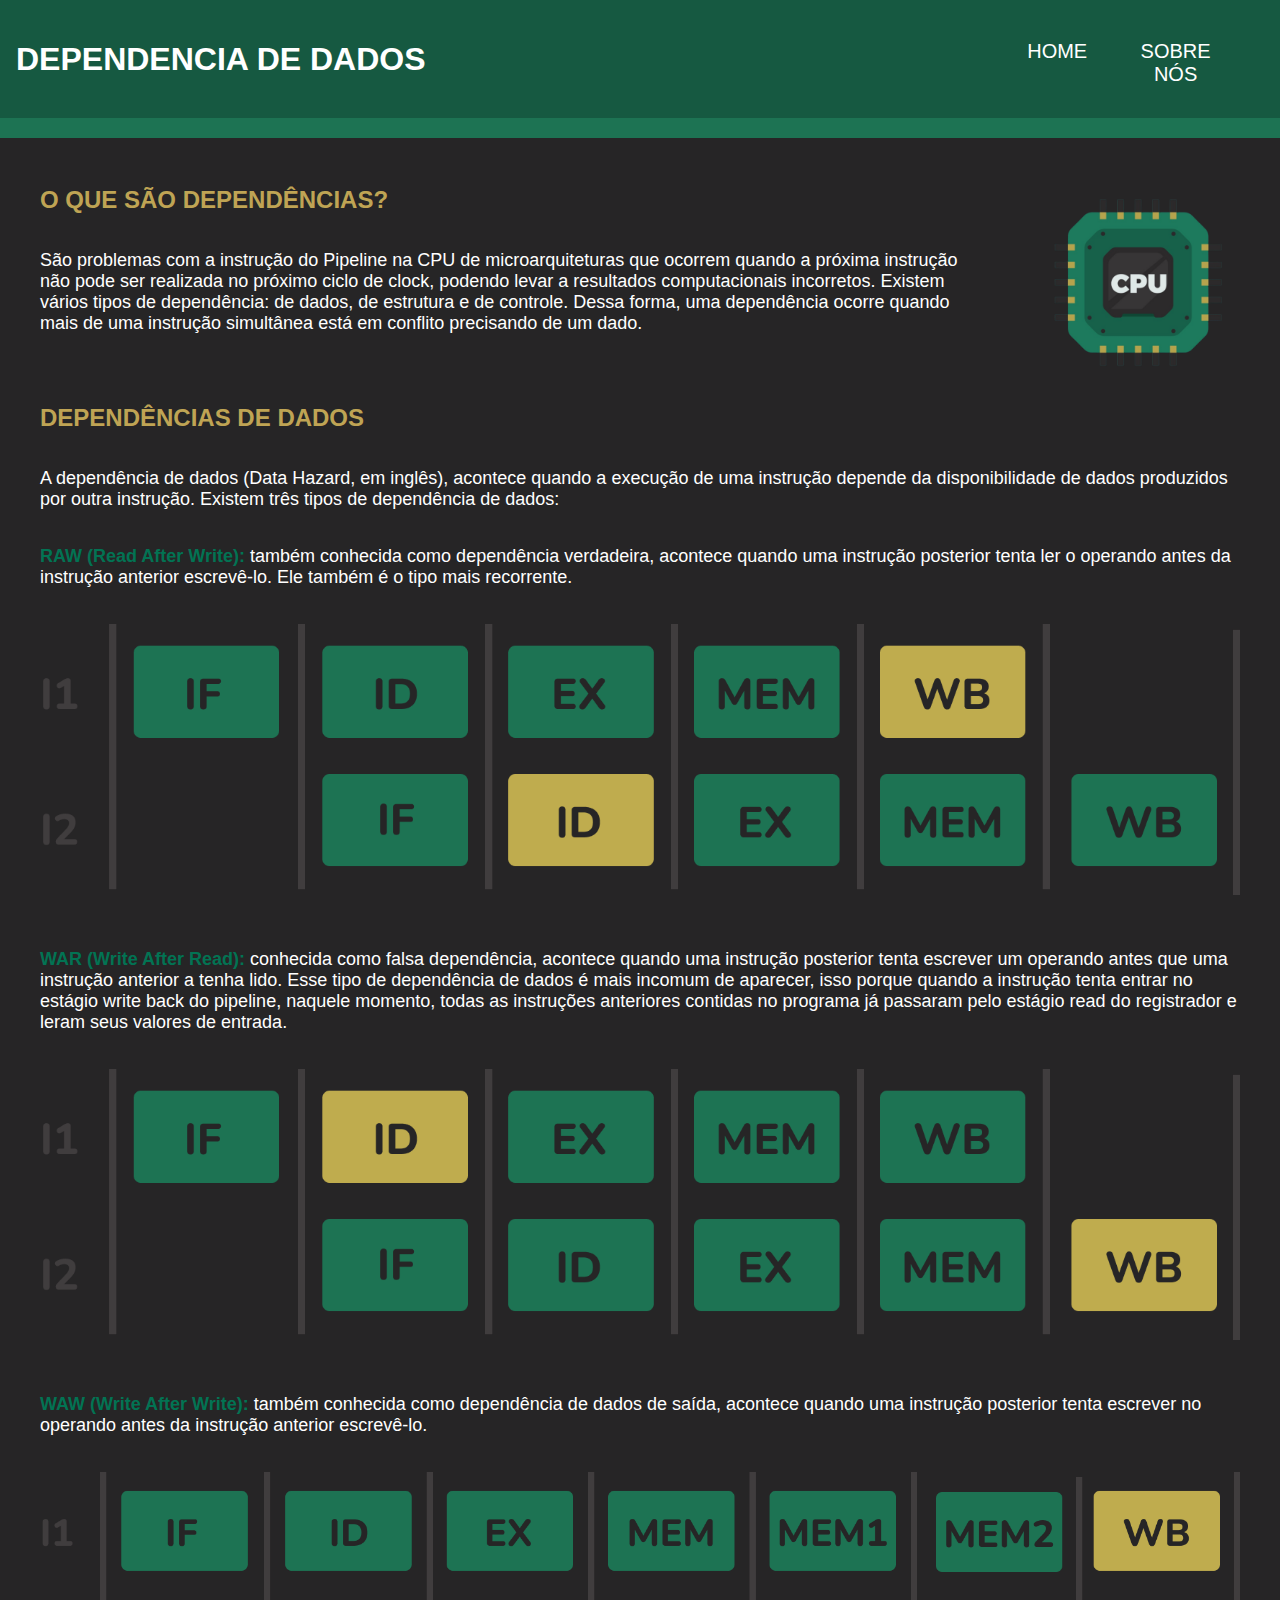
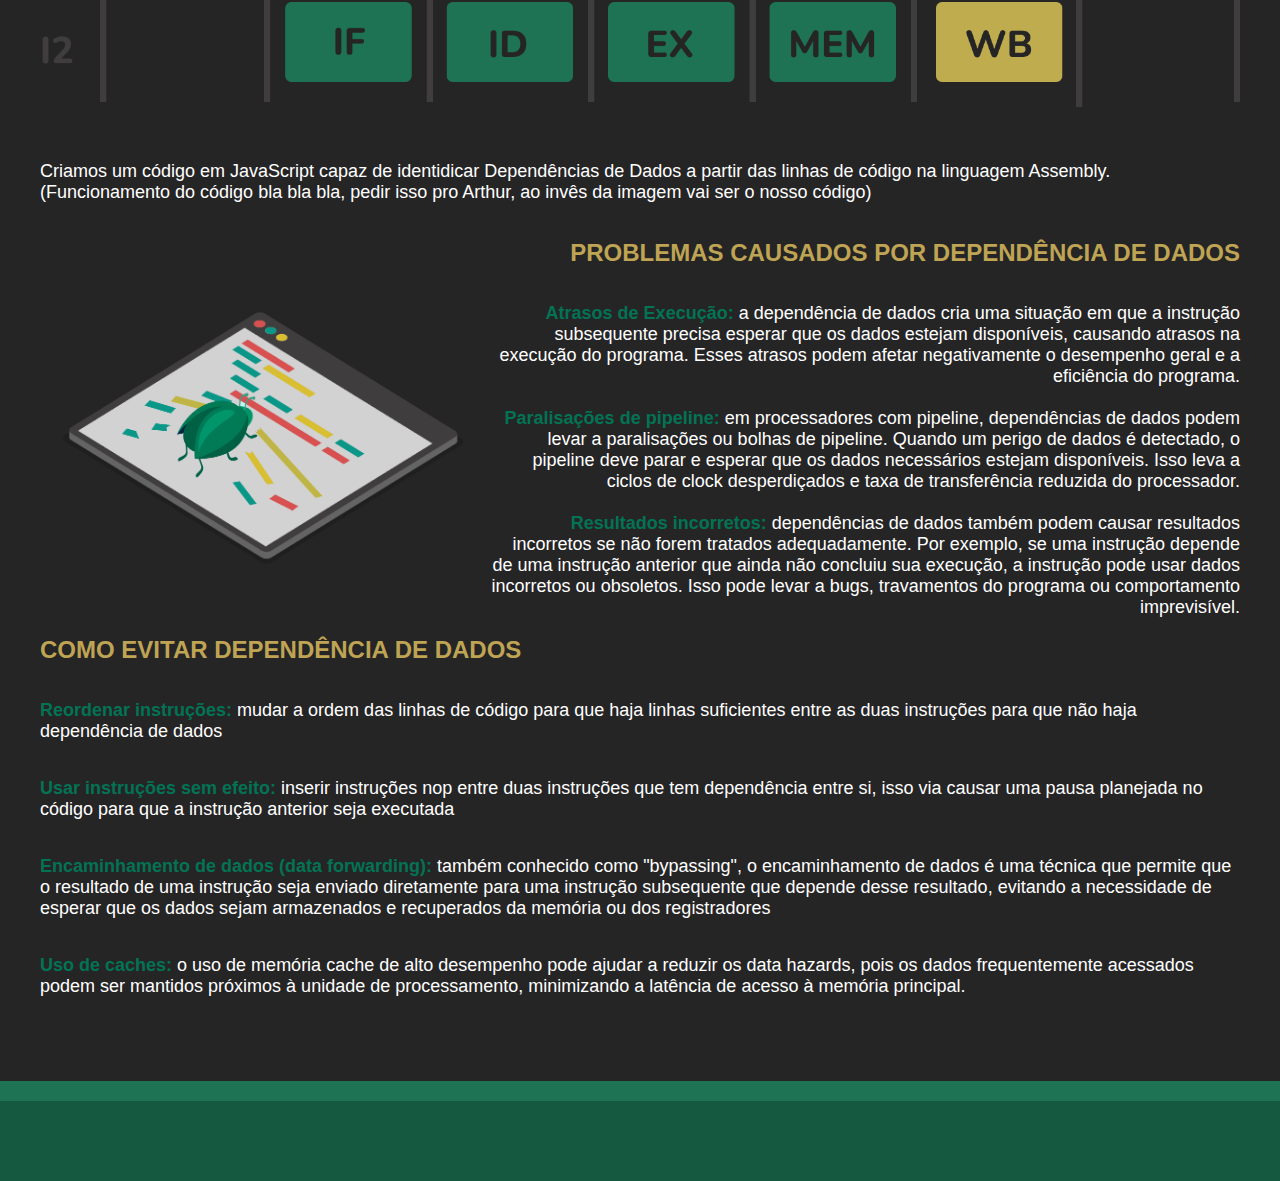
==== index.html @ 24cac4ab "Insert initial html and css" ====
<!DOCTYPE html>
<html lang="pt-br">
<head>
    <meta charset="UTF-8">
    <meta name="viewport" content="width=device-width, initial-scale=1.0">
    <title>Trabalho 2</title>
    <!--Iniciando Css e Js-->
    <link rel="stylesheet" href="css/styles.css">
    <link rel="stylesheet" href="https://cdnjs.cloudflare.com/ajax/libs/font-awesome/6.4.0/css/all.min.css" integrity="sha512-iecdLmaskl7CVkqkXNQ/ZH/XLlvWZOJyj7Yy7tcenmpD1ypASozpmT/E0iPtmFIB46ZmdtAc9eNBvH0H/ZpiBw==" crossorigin="anonymous" referrerpolicy="no-referrer" />
    <script src="js/scripts.js" defer></script>
</head>
<body>
    <header>
        <h1>DEPENDENCIA DE DADOS</h1>
        <div class="btn_area_header">
            <a href='/index.html'><button class="btn_home">HOME</button></a>
            <a href='/about.html'><button class="btn_about">SOBRE NÓS</button></a>
        </div>
    </header>
    <nav>
    </nav>
    <div class="container">
        <div class="text_container">
            <div class="text_area1">
                <div class="title_text">
                    <h2>O QUE SÃO DEPENDÊNCIAS?</h2>
                    <br>
                    <br>
                    <p>
                        São problemas com a instrução do Pipeline na CPU de microarquiteturas que ocorrem quando a próxima instrução não pode ser realizada no próximo ciclo de clock, podendo levar a resultados computacionais incorretos. Existem vários tipos de dependência: de dados, de estrutura e de controle. Dessa forma, uma dependência ocorre quando mais de uma instrução simultânea está em conflito precisando de um dado.
                    </p>
                </div>
                <img src="imgs/image_cpu.png" alt="img_cpu">
            </div>
            <br>
            <div class="text_area2">
                <div class="title_text">
                    <h2>DEPENDÊNCIAS DE DADOS</h2>
                    <br>
                    <br>
                    <p>
                        A dependência de dados (Data Hazard, em inglês), acontece quando a execução de uma instrução depende da disponibilidade de dados produzidos por outra instrução. Existem três tipos de dependência de dados:
                    </p>
                    <br>
                    <br>
                    <p>
                        <strong>RAW (Read After Write):</strong> também conhecida como dependência verdadeira, acontece quando uma instrução posterior tenta ler o operando antes da instrução anterior escrevê-lo. Ele também é o tipo mais recorrente.
                    </p>
                    <br>
                    <br>
                    <img src="imgs/image1.png" alt="img1">
                    <br>
                    <br>
                    <br>
                    <p>
                        <strong>WAR (Write After Read):</strong> conhecida como falsa dependência, acontece quando uma instrução posterior tenta escrever um operando antes que uma instrução anterior a tenha lido. Esse tipo de dependência de dados é mais incomum de aparecer, isso porque quando a instrução tenta entrar no estágio write back do pipeline, naquele momento, todas as instruções anteriores contidas no programa já passaram pelo estágio read do registrador e leram seus valores de entrada.
                    </p>
                    <br>
                    <br>
                    <img src="imgs/image2.png" alt="img2">
                    <br>
                    <br>
                    <br>
                    <p>
                        <strong>WAW (Write After Write):</strong> também conhecida como dependência de dados de saída, acontece quando uma instrução posterior tenta escrever no operando antes da instrução anterior escrevê-lo.
                    </p>
                    <br>
                    <br>
                    <img src="imgs/image3.png" alt="img3">
                    <br>
                    <br>
                    <br>
                    <p>
                        Criamos um código em JavaScript capaz de identidicar Dependências de Dados a partir das linhas de código na linguagem Assembly. (Funcionamento do código bla bla bla, pedir isso pro Arthur, ao invês da imagem vai ser o nosso código)
                    </p>
                </div>
            </div>
            <br>
            <div id="code">

            </div>
            <br>
            <div class="text_area3">
                <img src="imgs/image_tablet.png" alt="img_cpu">
                <div class="title_text">
                    <h2>PROBLEMAS CAUSADOS POR DEPENDÊNCIA DE DADOS</h2>
                    <br>
                    <br>
                    <p>
                        <strong>Atrasos de Execução:</strong> a dependência de dados cria uma situação em que a instrução subsequente precisa esperar que os dados estejam disponíveis, causando atrasos na execução do programa. Esses atrasos podem afetar negativamente o desempenho geral e a eficiência do programa.
                        <br>
                        <br>
                        <strong>Paralisações de pipeline:</strong> em processadores com pipeline, dependências de dados podem levar a paralisações ou bolhas de pipeline. Quando um perigo de dados é detectado, o pipeline deve parar e esperar que os dados necessários estejam disponíveis. Isso leva a ciclos de clock desperdiçados e taxa de transferência reduzida do processador.
                        <br>
                        <br>
                        <strong>Resultados incorretos:</strong> dependências de dados também podem causar resultados incorretos se não forem tratados adequadamente. Por exemplo, se uma instrução depende de uma instrução anterior que ainda não concluiu sua execução, a instrução pode usar dados incorretos ou obsoletos. Isso pode levar a bugs, travamentos do programa ou comportamento imprevisível.
                    </p>
                </div>
            </div>
            <br>
            <div class="text_area4">
                <div class="title_text">
                    <h2>COMO EVITAR DEPENDÊNCIA DE DADOS</h2>
                    <br>
                    <br>
                    <p>
                        <strong>Reordenar instruções:</strong> mudar a ordem das linhas de código para que haja linhas suficientes entre as duas instruções para que não haja dependência de dados
                    </p>
                    <br>
                    <br>
                    <p>
                        <strong>Usar instruções sem efeito:</strong> inserir instruções nop entre duas instruções que tem dependência entre si, isso via causar uma pausa planejada no código para que a instrução anterior seja executada
                    </p>
                    <br>
                    <br>
                    <p>
                        <strong>Encaminhamento de dados (data forwarding):</strong> também conhecido como "bypassing", o encaminhamento de dados é uma técnica que permite que o resultado de uma instrução seja enviado diretamente para uma instrução subsequente que depende desse resultado, evitando a necessidade de esperar que os dados sejam armazenados e recuperados da memória ou dos registradores
                    </p>
                    <br>
                    <br>
                    <p>
                        <strong>Uso de caches:</strong> o uso de memória cache de alto desempenho pode ajudar a reduzir os data hazards, pois os dados frequentemente acessados ​​podem ser mantidos próximos à unidade de processamento, minimizando a latência de acesso à memória principal.
                    </p>
                    <br>
                    <br>
                </div>
            </div>
        </div>
    </div>
    <nav>
    </nav>
    <footer>
    </footer>
</body>
</html>
---- css/styles.css ----
* {
    font-family: Arial;
    color: white;
    margin: 0px;
    padding: 0px;
}

body {
    background-color: #262526;
}

header {
    background: #165941;
    display: flex;
    flex-direction:row;
    min-height: 80px;
    height: auto;
}

header h1 {
    display: flex;
    align-items: center;
    color: white;
    padding: 1rem;
    width: 80%;
}

h2 {
    color: #BFA454;
}

strong {
    color: #027353;
}

p {
    font-size: 18px;
}

.btn_area_header {
    padding: 2rem;
    width: 20%;
    display: flex;
    flex-direction: row;
}

button {
    border: none;
    background-color: inherit;
    padding-left: 1rem;
    padding-right: 1rem;
    padding-top: 0.5rem;
    font-size: 20px;
    cursor: pointer;
}

button:hover {
    background: #1D7353;
}

.btn_home, .btn_about {
    margin-right: 1rem;
}

nav {
    background: #1D7353;
    min-height: 20px;
}

footer {
    min-height: 80px;
    background: #165941;
}

.container {
    margin: 1rem auto;
    max-width: 1200px;
    padding: 2rem;
}

/* .container img {
    max-width: 1000px;
    max-height: 500px;
} */

/* index */

.title_text {
    display: flex;
    flex-direction: column;
}

.text_area1 {
    display: flex;
    flex-direction: row;
}

.text_area1 p {
    width: 95%;
}

.text_area1 img {
    max-width: 200px;
    max-height: 200px;
    width: auto;
    height: auto;
}

.text_area3 {
    display: flex;
    flex-direction: flex-start;
}

.text_area3 h2 {
    text-align: end;
}

.text_area3 p {
    text-align: end;
    width: 100%;
}

.text_area3 img {
    max-width: 450px;
    max-height: 450px;
    width: auto;
    height: auto;
}

/* about */

.imgs_integrantes {
    display: flex;
    flex-direction: row;
    justify-content: space-around;
}

.integrante {
    display: flex;
    flex-direction: column;
    align-items: center;
    width: 400px;
}

.integrante p{
    font-size: 24px;
}

.background_img {
    background-image: url("/imgs/image_cpu.png");
    background-size: contain;
    background-repeat: no-repeat;
    background-position: center center;
    
    width: 300px;
    height: 300px;
    display: flex;
    justify-content: center;
    align-items: center;
}

.background_img img {
    margin-bottom: 0.6rem;
    margin-right: 0.5rem;
    width: 160px;
}
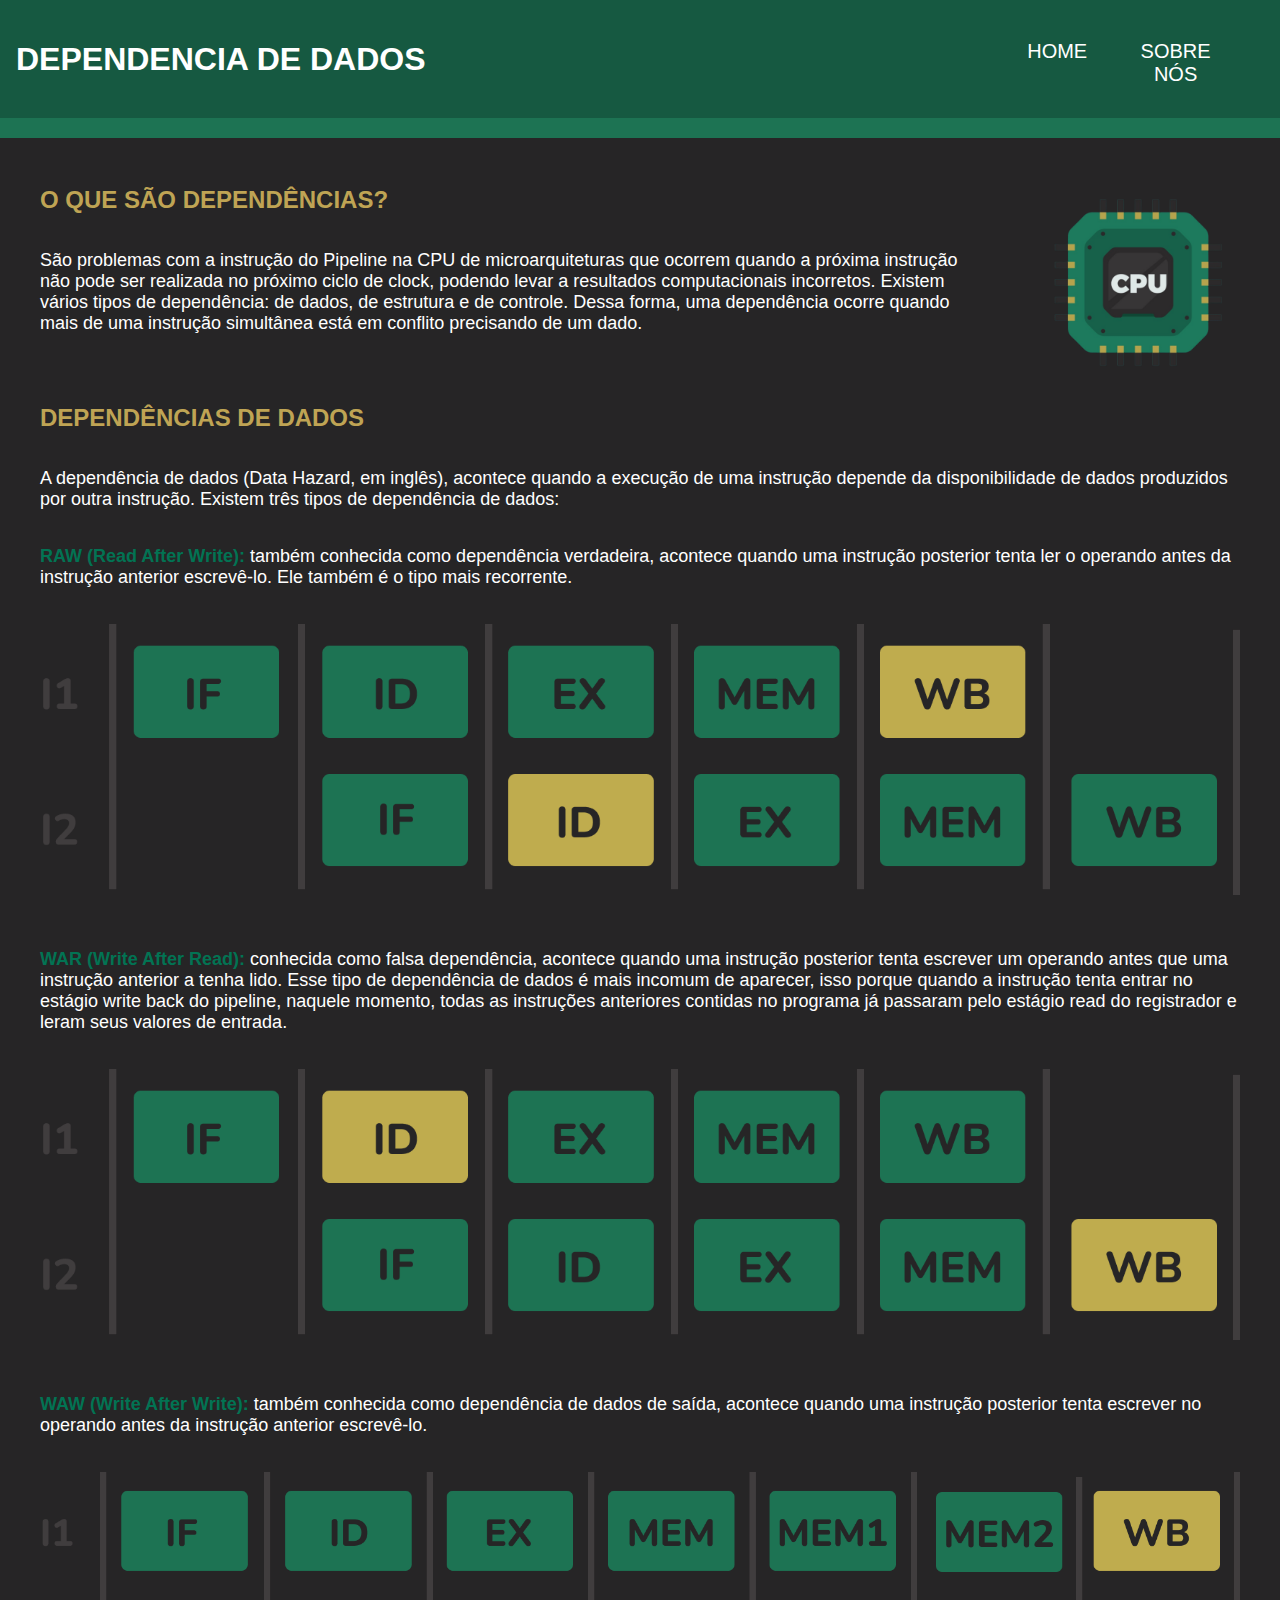
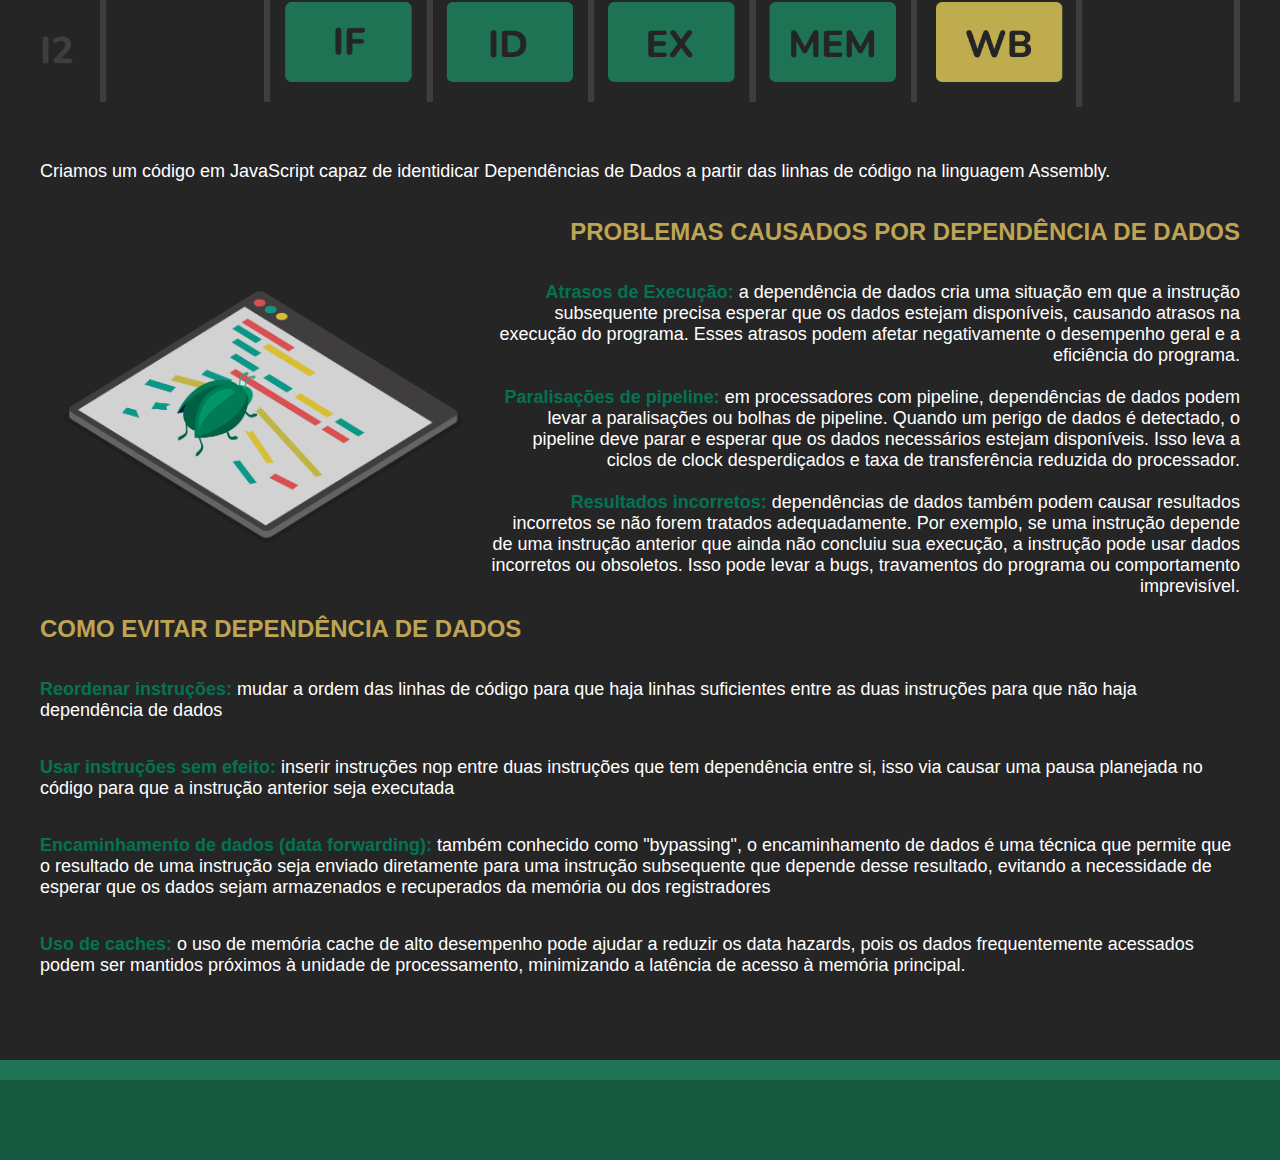
==== commit 685c22dc: "Update more relative urls" ====
--- a/index.html
+++ b/index.html
@@ -1,20 +1,24 @@
 <!DOCTYPE html>
 <html lang="pt-br">
+
 <head>
     <meta charset="UTF-8">
     <meta name="viewport" content="width=device-width, initial-scale=1.0">
     <title>Trabalho 2</title>
     <!--Iniciando Css e Js-->
-    <link rel="stylesheet" href="css/styles.css">
-    <link rel="stylesheet" href="https://cdnjs.cloudflare.com/ajax/libs/font-awesome/6.4.0/css/all.min.css" integrity="sha512-iecdLmaskl7CVkqkXNQ/ZH/XLlvWZOJyj7Yy7tcenmpD1ypASozpmT/E0iPtmFIB46ZmdtAc9eNBvH0H/ZpiBw==" crossorigin="anonymous" referrerpolicy="no-referrer" />
-    <script src="js/scripts.js" defer></script>
+    <link rel="stylesheet" href="./css/styles.css">
+    <link rel="stylesheet" href="https://cdnjs.cloudflare.com/ajax/libs/font-awesome/6.4.0/css/all.min.css"
+        integrity="sha512-iecdLmaskl7CVkqkXNQ/ZH/XLlvWZOJyj7Yy7tcenmpD1ypASozpmT/E0iPtmFIB46ZmdtAc9eNBvH0H/ZpiBw=="
+        crossorigin="anonymous" referrerpolicy="no-referrer" />
+    <script src="./js/scripts.js" defer></script>
 </head>
+
 <body>
     <header>
         <h1>DEPENDENCIA DE DADOS</h1>
         <div class="btn_area_header">
-            <a href='/index.html'><button class="btn_home">HOME</button></a>
-            <a href='/about.html'><button class="btn_about">SOBRE NÓS</button></a>
+            <a href='./index.html'><button class="btn_home">HOME</button></a>
+            <a href='./about.html'><button class="btn_about">SOBRE NÓS</button></a>
         </div>
     </header>
     <nav>
@@ -27,10 +31,14 @@
                     <br>
                     <br>
                     <p>
-                        São problemas com a instrução do Pipeline na CPU de microarquiteturas que ocorrem quando a próxima instrução não pode ser realizada no próximo ciclo de clock, podendo levar a resultados computacionais incorretos. Existem vários tipos de dependência: de dados, de estrutura e de controle. Dessa forma, uma dependência ocorre quando mais de uma instrução simultânea está em conflito precisando de um dado.
+                        São problemas com a instrução do Pipeline na CPU de microarquiteturas que ocorrem quando a
+                        próxima instrução não pode ser realizada no próximo ciclo de clock, podendo levar a resultados
+                        computacionais incorretos. Existem vários tipos de dependência: de dados, de estrutura e de
+                        controle. Dessa forma, uma dependência ocorre quando mais de uma instrução simultânea está em
+                        conflito precisando de um dado.
                     </p>
                 </div>
-                <img src="imgs/image_cpu.png" alt="img_cpu">
+                <img src="./imgs/image_cpu.png" alt="img_cpu">
             </div>
             <br>
             <div class="text_area2">
@@ -39,40 +47,53 @@
                     <br>
                     <br>
                     <p>
-                        A dependência de dados (Data Hazard, em inglês), acontece quando a execução de uma instrução depende da disponibilidade de dados produzidos por outra instrução. Existem três tipos de dependência de dados:
+                        A dependência de dados (Data Hazard, em inglês), acontece quando a execução de uma instrução
+                        depende da disponibilidade de dados produzidos por outra instrução. Existem três tipos de
+                        dependência de dados:
                     </p>
                     <br>
                     <br>
                     <p>
-                        <strong>RAW (Read After Write):</strong> também conhecida como dependência verdadeira, acontece quando uma instrução posterior tenta ler o operando antes da instrução anterior escrevê-lo. Ele também é o tipo mais recorrente.
+                        <strong>RAW (Read After Write):</strong> também conhecida como dependência verdadeira, acontece
+                        quando uma instrução posterior tenta ler o operando antes da instrução anterior escrevê-lo. Ele
+                        também é o tipo mais recorrente.
                     </p>
                     <br>
                     <br>
-                    <img src="imgs/image1.png" alt="img1">
+                    <img src="./imgs/image1.png" alt="img1">
                     <br>
                     <br>
                     <br>
                     <p>
-                        <strong>WAR (Write After Read):</strong> conhecida como falsa dependência, acontece quando uma instrução posterior tenta escrever um operando antes que uma instrução anterior a tenha lido. Esse tipo de dependência de dados é mais incomum de aparecer, isso porque quando a instrução tenta entrar no estágio write back do pipeline, naquele momento, todas as instruções anteriores contidas no programa já passaram pelo estágio read do registrador e leram seus valores de entrada.
+                        <strong>WAR (Write After Read):</strong> conhecida como falsa dependência, acontece quando uma
+                        instrução posterior tenta escrever um operando antes que uma instrução anterior a tenha lido.
+                        Esse tipo de dependência de dados é mais incomum de aparecer, isso porque quando a instrução
+                        tenta entrar no estágio write back do pipeline, naquele momento, todas as instruções anteriores
+                        contidas no programa já passaram pelo estágio read do registrador e leram seus valores de
+                        entrada.
                     </p>
                     <br>
                     <br>
-                    <img src="imgs/image2.png" alt="img2">
+                    <img src="./imgs/image2.png" alt="img2">
                     <br>
                     <br>
                     <br>
                     <p>
-                        <strong>WAW (Write After Write):</strong> também conhecida como dependência de dados de saída, acontece quando uma instrução posterior tenta escrever no operando antes da instrução anterior escrevê-lo.
+                        <strong>WAW (Write After Write):</strong> também conhecida como dependência de dados de saída,
+                        acontece quando uma instrução posterior tenta escrever no operando antes da instrução anterior
+                        escrevê-lo.
                     </p>
                     <br>
                     <br>
-                    <img src="imgs/image3.png" alt="img3">
+                    <img src="./imgs/image3.png" alt="img3">
                     <br>
                     <br>
                     <br>
                     <p>
-                        Criamos um código em JavaScript capaz de identidicar Dependências de Dados a partir das linhas de código na linguagem Assembly. (Funcionamento do código bla bla bla, pedir isso pro Arthur, ao invês da imagem vai ser o nosso código)
+                        Criamos um código em JavaScript capaz de identidicar Dependências de Dados a partir das linhas
+                        de código na linguagem Assembly.
                     </p>
+
                 </div>
             </div>
             <br>
@@ -81,19 +102,28 @@
             </div>
             <br>
             <div class="text_area3">
-                <img src="imgs/image_tablet.png" alt="img_cpu">
+                <img src="./imgs/image_tablet.png" alt="img_cpu">
                 <div class="title_text">
                     <h2>PROBLEMAS CAUSADOS POR DEPENDÊNCIA DE DADOS</h2>
                     <br>
                     <br>
                     <p>
-                        <strong>Atrasos de Execução:</strong> a dependência de dados cria uma situação em que a instrução subsequente precisa esperar que os dados estejam disponíveis, causando atrasos na execução do programa. Esses atrasos podem afetar negativamente o desempenho geral e a eficiência do programa.
+                        <strong>Atrasos de Execução:</strong> a dependência de dados cria uma situação em que a
+                        instrução subsequente precisa esperar que os dados estejam disponíveis, causando atrasos na
+                        execução do programa. Esses atrasos podem afetar negativamente o desempenho geral e a eficiência
+                        do programa.
                         <br>
                         <br>
-                        <strong>Paralisações de pipeline:</strong> em processadores com pipeline, dependências de dados podem levar a paralisações ou bolhas de pipeline. Quando um perigo de dados é detectado, o pipeline deve parar e esperar que os dados necessários estejam disponíveis. Isso leva a ciclos de clock desperdiçados e taxa de transferência reduzida do processador.
+                        <strong>Paralisações de pipeline:</strong> em processadores com pipeline, dependências de dados
+                        podem levar a paralisações ou bolhas de pipeline. Quando um perigo de dados é detectado, o
+                        pipeline deve parar e esperar que os dados necessários estejam disponíveis. Isso leva a ciclos
+                        de clock desperdiçados e taxa de transferência reduzida do processador.
                         <br>
                         <br>
-                        <strong>Resultados incorretos:</strong> dependências de dados também podem causar resultados incorretos se não forem tratados adequadamente. Por exemplo, se uma instrução depende de uma instrução anterior que ainda não concluiu sua execução, a instrução pode usar dados incorretos ou obsoletos. Isso pode levar a bugs, travamentos do programa ou comportamento imprevisível.
+                        <strong>Resultados incorretos:</strong> dependências de dados também podem causar resultados
+                        incorretos se não forem tratados adequadamente. Por exemplo, se uma instrução depende de uma
+                        instrução anterior que ainda não concluiu sua execução, a instrução pode usar dados incorretos
+                        ou obsoletos. Isso pode levar a bugs, travamentos do programa ou comportamento imprevisível.
                     </p>
                 </div>
             </div>
@@ -104,22 +134,30 @@
                     <br>
                     <br>
                     <p>
-                        <strong>Reordenar instruções:</strong> mudar a ordem das linhas de código para que haja linhas suficientes entre as duas instruções para que não haja dependência de dados
+                        <strong>Reordenar instruções:</strong> mudar a ordem das linhas de código para que haja linhas
+                        suficientes entre as duas instruções para que não haja dependência de dados
                     </p>
                     <br>
                     <br>
                     <p>
-                        <strong>Usar instruções sem efeito:</strong> inserir instruções nop entre duas instruções que tem dependência entre si, isso via causar uma pausa planejada no código para que a instrução anterior seja executada
+                        <strong>Usar instruções sem efeito:</strong> inserir instruções nop entre duas instruções que
+                        tem dependência entre si, isso via causar uma pausa planejada no código para que a instrução
+                        anterior seja executada
                     </p>
                     <br>
                     <br>
                     <p>
-                        <strong>Encaminhamento de dados (data forwarding):</strong> também conhecido como "bypassing", o encaminhamento de dados é uma técnica que permite que o resultado de uma instrução seja enviado diretamente para uma instrução subsequente que depende desse resultado, evitando a necessidade de esperar que os dados sejam armazenados e recuperados da memória ou dos registradores
+                        <strong>Encaminhamento de dados (data forwarding):</strong> também conhecido como "bypassing", o
+                        encaminhamento de dados é uma técnica que permite que o resultado de uma instrução seja enviado
+                        diretamente para uma instrução subsequente que depende desse resultado, evitando a necessidade
+                        de esperar que os dados sejam armazenados e recuperados da memória ou dos registradores
                     </p>
                     <br>
                     <br>
                     <p>
-                        <strong>Uso de caches:</strong> o uso de memória cache de alto desempenho pode ajudar a reduzir os data hazards, pois os dados frequentemente acessados ​​podem ser mantidos próximos à unidade de processamento, minimizando a latência de acesso à memória principal.
+                        <strong>Uso de caches:</strong> o uso de memória cache de alto desempenho pode ajudar a reduzir
+                        os data hazards, pois os dados frequentemente acessados ​​podem ser mantidos próximos à unidade
+                        de processamento, minimizando a latência de acesso à memória principal.
                     </p>
                     <br>
                     <br>
@@ -132,4 +170,5 @@
     <footer>
     </footer>
 </body>
+
 </html>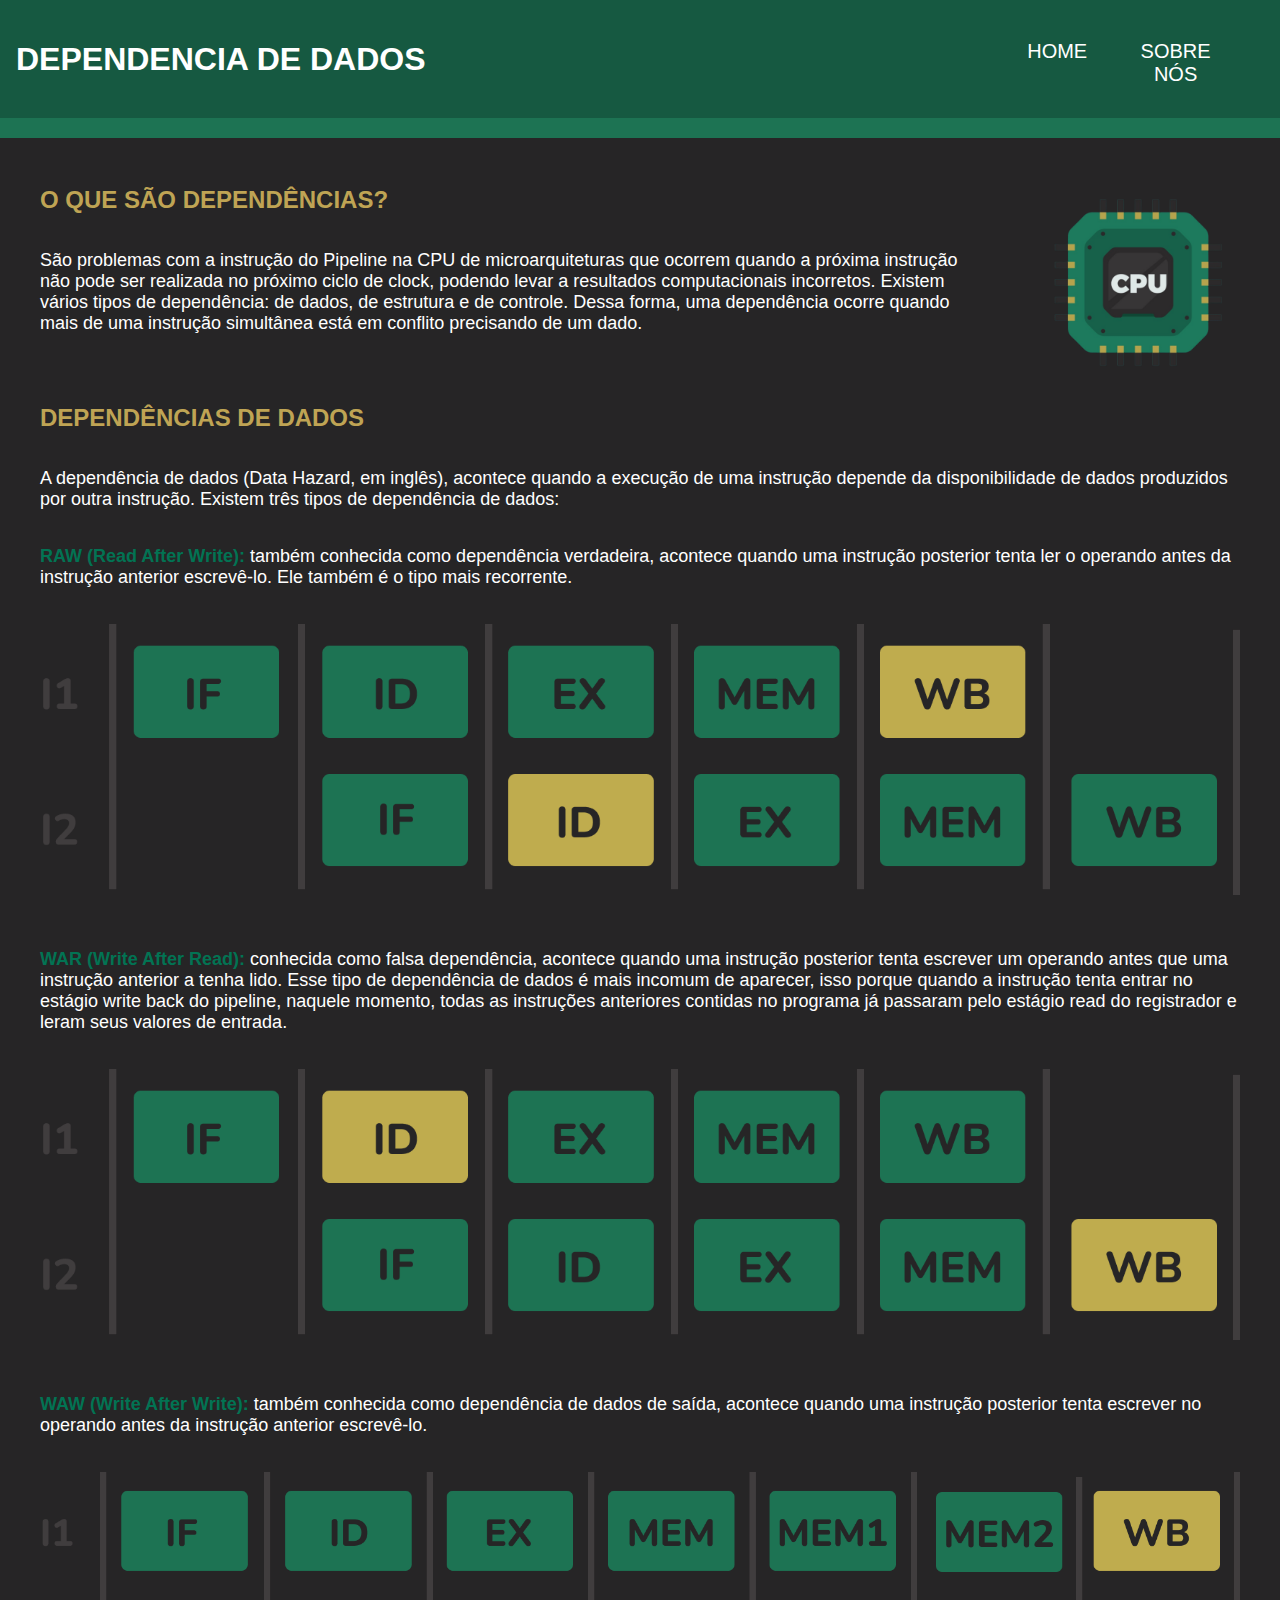
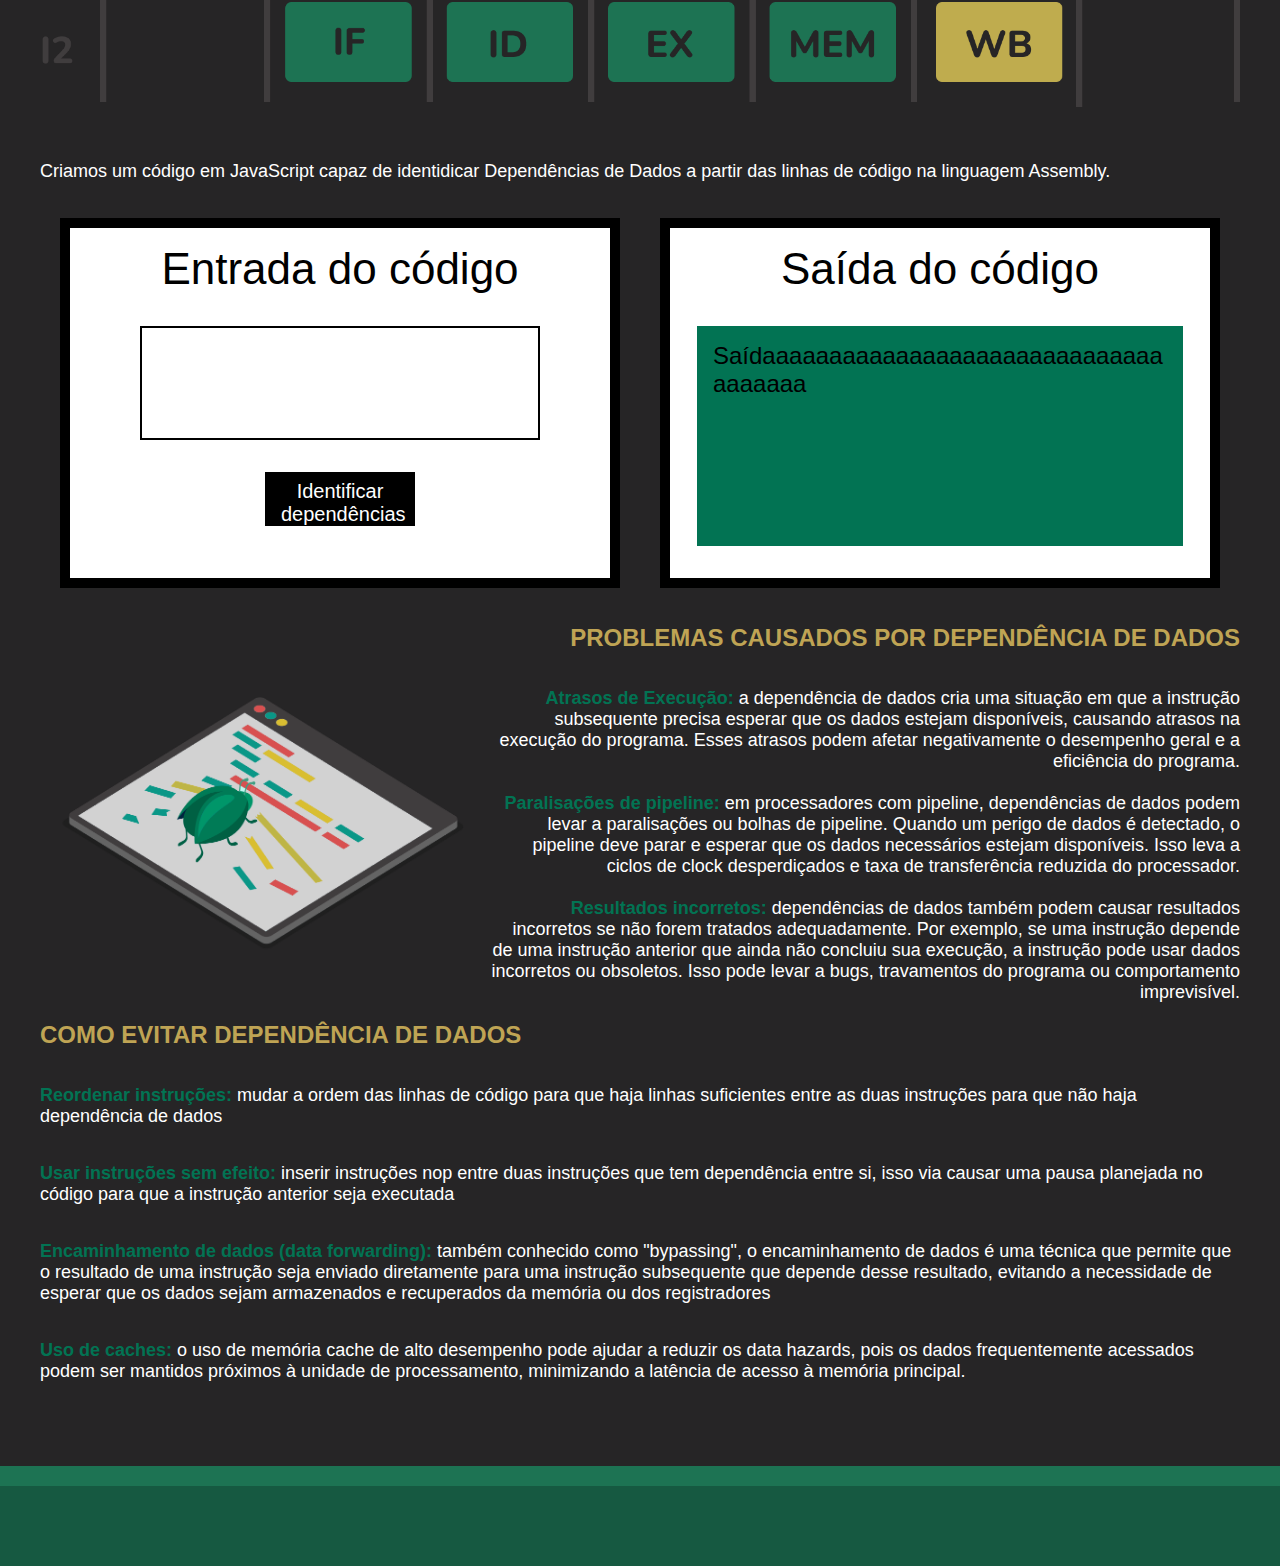
==== commit 961e4c51: "Add text area" ====
--- a/index.html
+++ b/index.html
@@ -10,7 +10,7 @@
     <link rel="stylesheet" href="https://cdnjs.cloudflare.com/ajax/libs/font-awesome/6.4.0/css/all.min.css"
         integrity="sha512-iecdLmaskl7CVkqkXNQ/ZH/XLlvWZOJyj7Yy7tcenmpD1ypASozpmT/E0iPtmFIB46ZmdtAc9eNBvH0H/ZpiBw=="
         crossorigin="anonymous" referrerpolicy="no-referrer" />
-    <script src="./js/scripts.js" defer></script>
+    <script src="./js/script.js" defer></script>
 </head>
 
 <body>
@@ -97,9 +97,25 @@
                 </div>
             </div>
             <br>
-            <div id="code">
-
+            <br>
+            <div id="area_code">
+                <div class="entrada">
+                    <form id="form_entrada">
+                        <p>Entrada do código</p>
+                        <div class="form_input">
+                            <textarea id="box_text" cols="30"></textarea>
+                            <button type="button" onclick="acha_dependencias();">Identificar dependências</button>
+                        </div>
+                    </form>
+                </div>
+                <div class="saida">
+                    <p>Saída do código</p>
+                    <div class="area_saida">
+                        <p>Saídaaaaaaaaaaaaaaaaaaaaaaaaaaaaaaaaaaaaa</p>
+                    </div>
+                </div>
             </div>
+            <br>
             <br>
             <div class="text_area3">
                 <img src="./imgs/image_tablet.png" alt="img_cpu">
--- a/css/styles.css
+++ b/css/styles.css
@@ -12,7 +12,7 @@
 header {
     background: #165941;
     display: flex;
-    flex-direction:row;
+    flex-direction: row;
     min-height: 80px;
     height: auto;
 }
@@ -58,7 +58,8 @@
     background: #1D7353;
 }
 
-.btn_home, .btn_about {
+.btn_home,
+.btn_about {
     margin-right: 1rem;
 }
 
@@ -127,6 +128,91 @@
     height: auto;
 }
 
+#area_code {
+    display: flex;
+    flex-direction: row;
+    justify-content: space-around;
+}
+
+.entrada {
+    height: 350px;
+    width: 45%;
+    border: 10px solid black;
+    background-color: white;
+}
+
+#form_entrada {
+    display: flex;
+    flex-direction: column;
+    align-items: center;
+}
+
+#form_entrada p {
+    margin-top: 1rem;
+    margin-bottom: 2rem;
+    font-size: 44px;
+    color: black;
+}
+
+.form_input {
+    display: flex;
+    flex-direction: column;
+    align-items: center;
+    width: 400px;
+    height: 200px;
+}
+
+.form_input button {
+    text-align: center;
+    margin-top: 2rem;
+    width: 150px;
+    background-color: black;
+}
+
+#box_text {
+    border: 2px solid black;
+    resize: none;
+    box-sizing: border-box;
+    color: black;
+    width: 400px;
+    height: 150px;
+}
+
+.saida {
+    display: flex;
+    flex-direction: column;
+    align-items: center;
+    height: 350px;
+    width: 45%;
+    border: 10px solid black;
+    background-color: white;
+}
+
+.saida p {
+    margin-top: 1rem;
+    margin-bottom: 2rem;
+    font-size: 44px;
+    color: black;
+}
+
+.area_saida {
+    margin-bottom: 2rem;
+    width: 90%;
+    height: 100%;
+    word-wrap: break-word;
+    background-color: #027353;
+    max-height: 250px;
+
+}
+
+.area_saida p {
+    margin: 1rem;
+    font-size: 24px;
+    text-overflow: ellipsis;
+    max-height: 150px;
+
+}
+
 /* about */
 
 .imgs_integrantes {
@@ -142,7 +228,7 @@
     width: 400px;
 }
 
-.integrante p{
+.integrante p {
     font-size: 24px;
 }
 
@@ -151,7 +237,7 @@
     background-size: contain;
     background-repeat: no-repeat;
     background-position: center center;
-    
+
     width: 300px;
     height: 300px;
     display: flex;
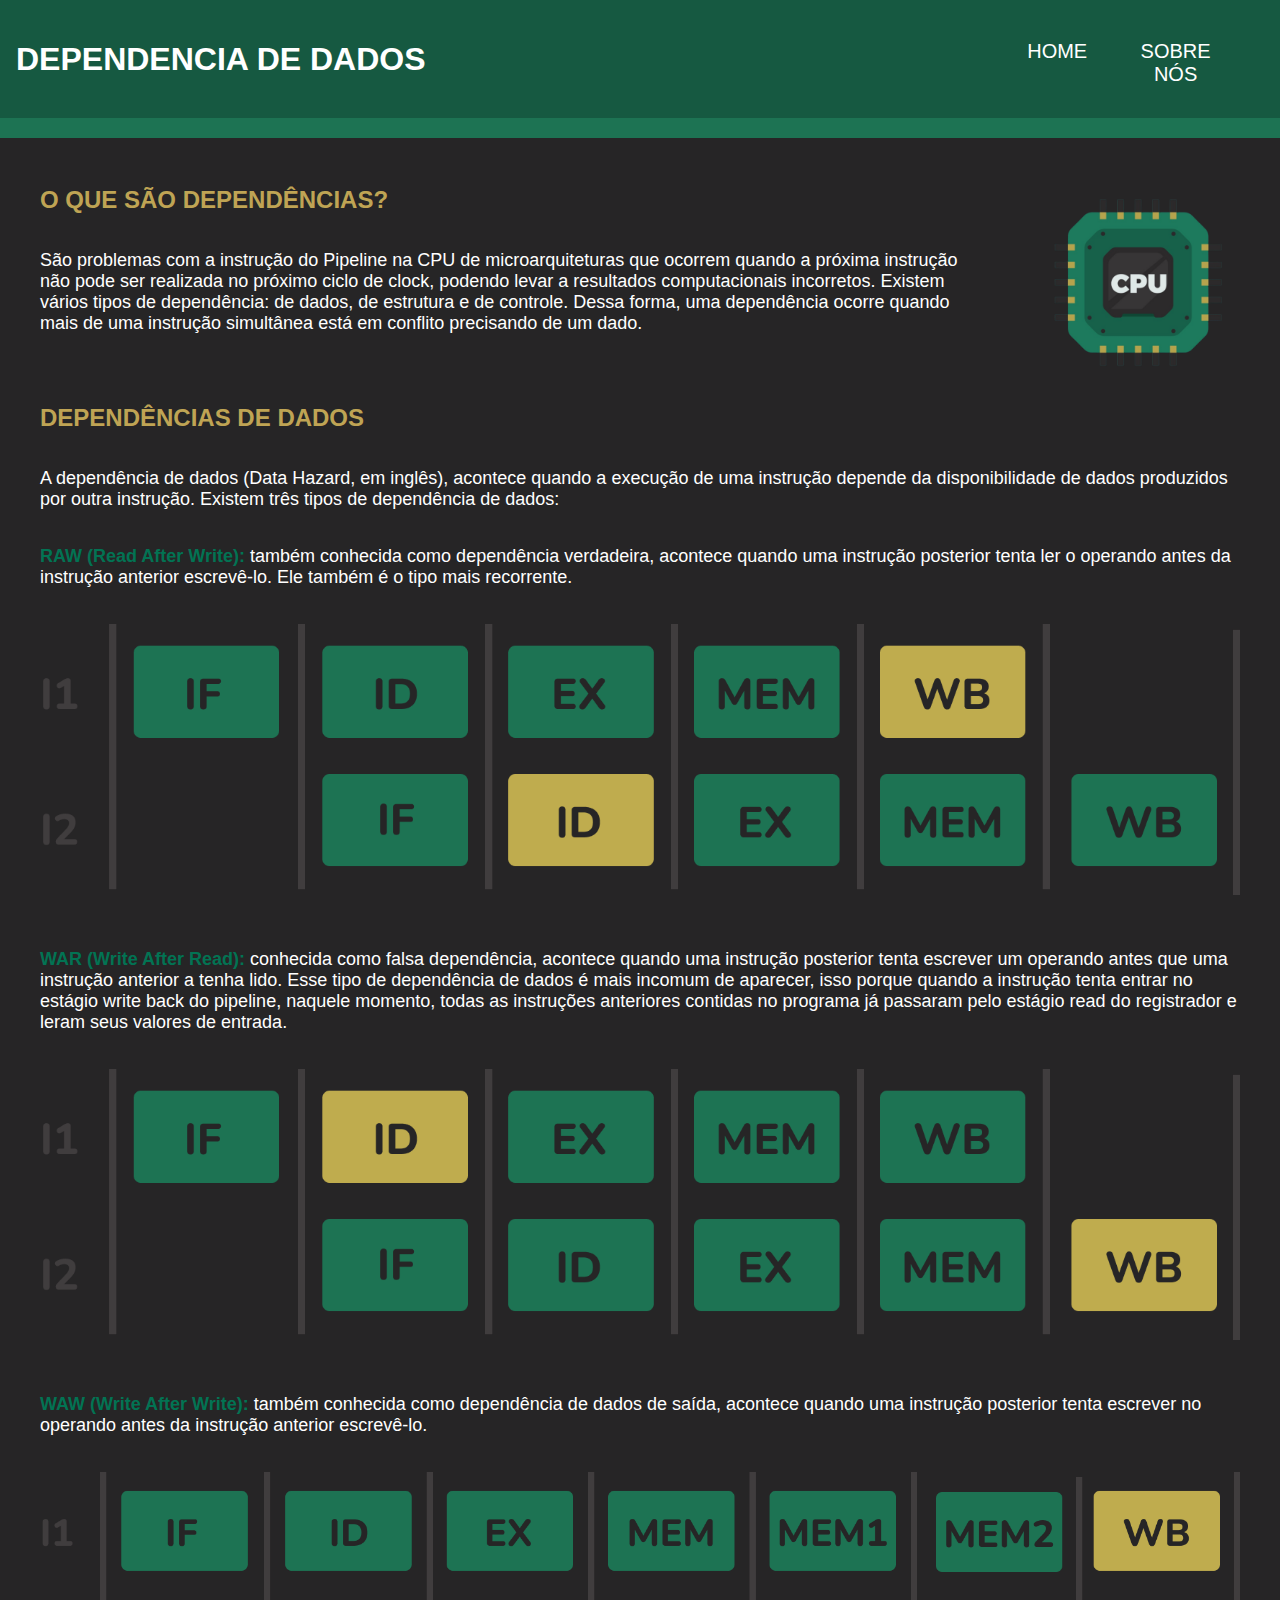
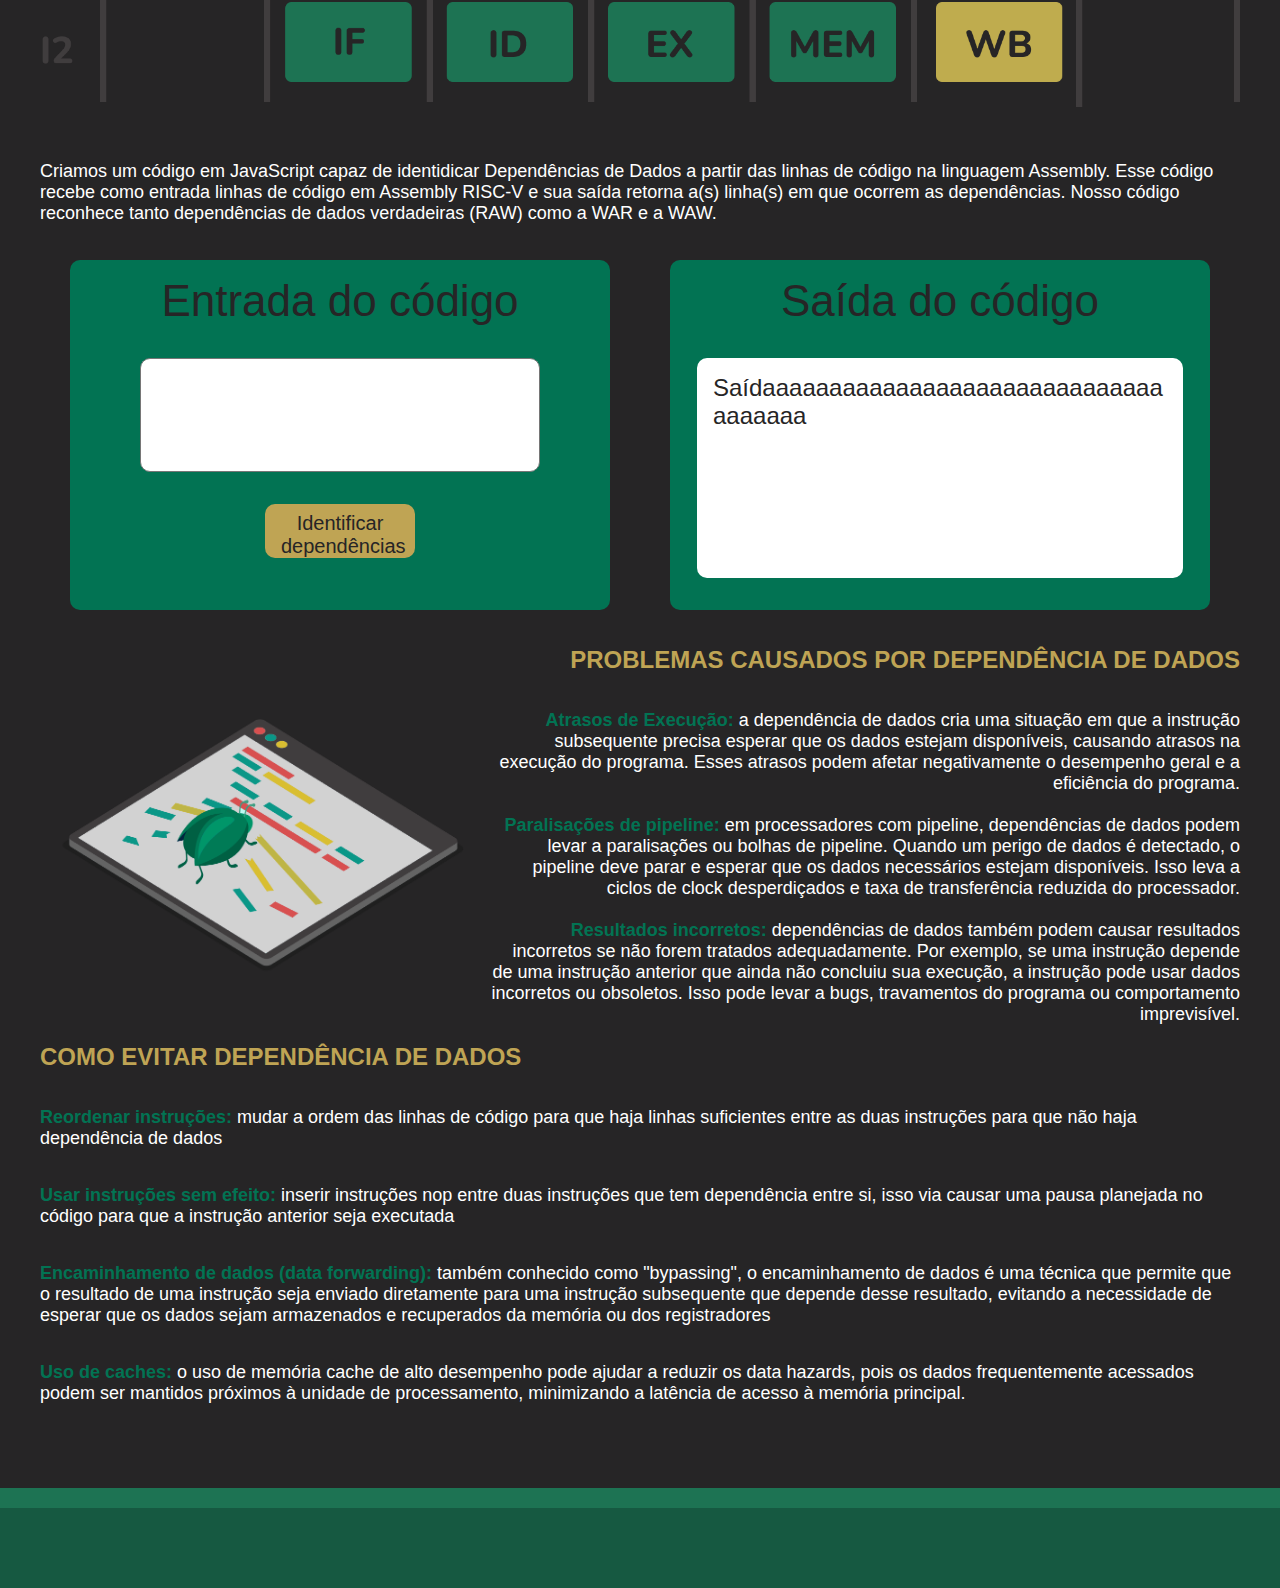
==== commit 7069443c: "texto do código e ajeitadinha no css" ====
--- a/index.html
+++ b/index.html
@@ -91,7 +91,9 @@
                     <br>
                     <p>
                         Criamos um código em JavaScript capaz de identidicar Dependências de Dados a partir das linhas
-                        de código na linguagem Assembly.
+                        de código na linguagem Assembly. Esse código recebe como entrada linhas de código em Assembly
+                        RISC-V e sua saída retorna a(s) linha(s) em que ocorrem as dependências. Nosso código reconhece
+                        tanto dependências de dados verdadeiras (RAW) como a WAR e a WAW. 
                     </p>
 
                 </div>
@@ -104,14 +106,14 @@
                         <p>Entrada do código</p>
                         <div class="form_input">
                             <textarea id="box_text" cols="30"></textarea>
-                            <button type="button" onclick="acha_dependencias();">Identificar dependências</button>
+                            <button type="button" onclick="rodar_codigo();">Identificar dependências</button>
                         </div>
                     </form>
                 </div>
                 <div class="saida">
                     <p>Saída do código</p>
                     <div class="area_saida">
-                        <p>Saídaaaaaaaaaaaaaaaaaaaaaaaaaaaaaaaaaaaaa</p>
+                        <p id="saida">Saídaaaaaaaaaaaaaaaaaaaaaaaaaaaaaaaaaaaaa</p>
                     </div>
                 </div>
             </div>
--- a/css/styles.css
+++ b/css/styles.css
@@ -137,8 +137,8 @@
 .entrada {
     height: 350px;
     width: 45%;
-    border: 10px solid black;
-    background-color: white;
+    background-color: #027353;
+    border-radius: 10px;
 }
 
 #form_entrada {
@@ -151,7 +151,7 @@
     margin-top: 1rem;
     margin-bottom: 2rem;
     font-size: 44px;
-    color: black;
+    color: #262526;
 }
 
 .form_input {
@@ -161,19 +161,26 @@
     width: 400px;
     height: 200px;
 }
+
+.form_input textarea {
+    background-color: white;
+    border-radius: 10px;
+    font-size: 18px;
+  }
 
 .form_input button {
     text-align: center;
     margin-top: 2rem;
     width: 150px;
-    background-color: black;
+    background-color: #BFA454;
+    border-radius: 10px;
+    color: #262526;
 }
 
 #box_text {
-    border: 2px solid black;
     resize: none;
     box-sizing: border-box;
-    color: black;
+    color: #262526;
     width: 400px;
     height: 150px;
 }
@@ -184,15 +191,15 @@
     align-items: center;
     height: 350px;
     width: 45%;
-    border: 10px solid black;
-    background-color: white;
+    background-color: #027353;
+    border-radius: 10px;
 }
 
 .saida p {
     margin-top: 1rem;
     margin-bottom: 2rem;
     font-size: 44px;
-    color: black;
+    color: #262526;
 }
 
 .area_saida {
@@ -200,9 +207,9 @@
     width: 90%;
     height: 100%;
     word-wrap: break-word;
-    background-color: #027353;
+    background-color: white;
     max-height: 250px;
-
+    border-radius: 10px;
 }
 
 .area_saida p {
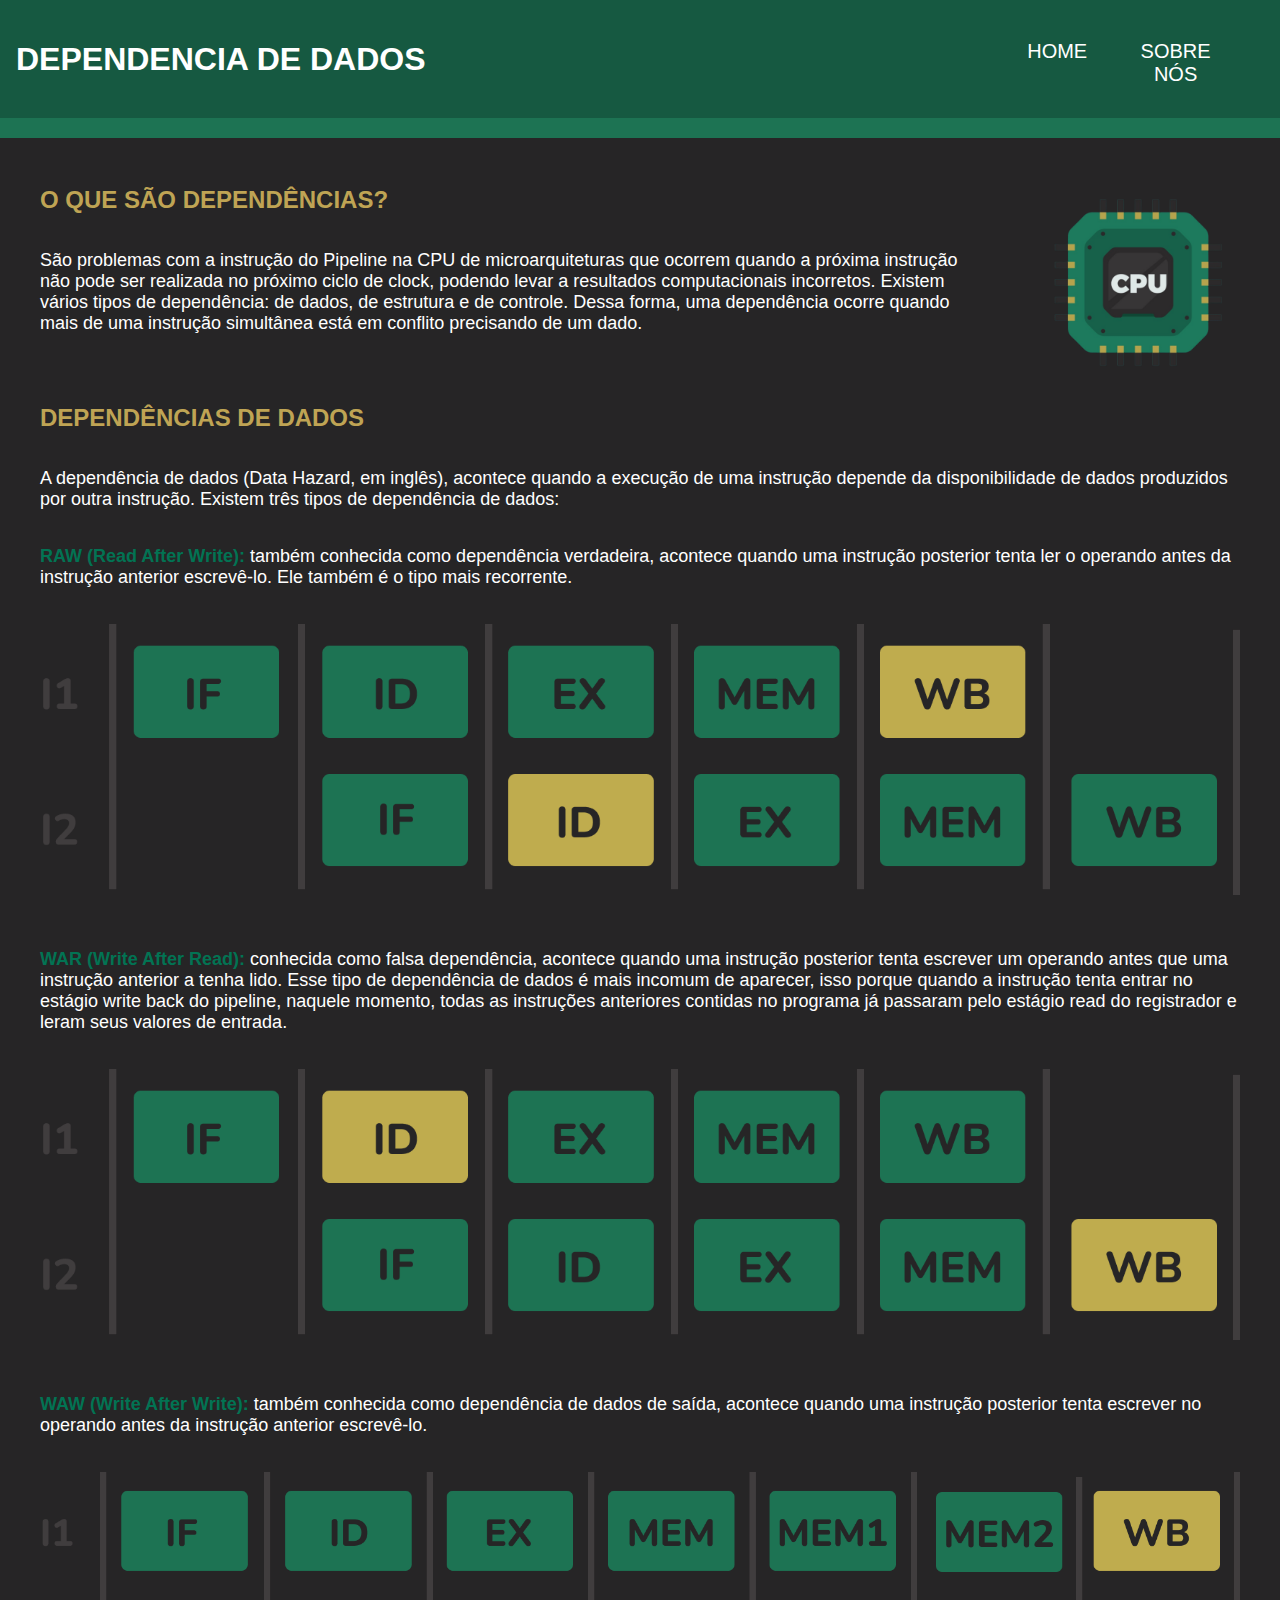
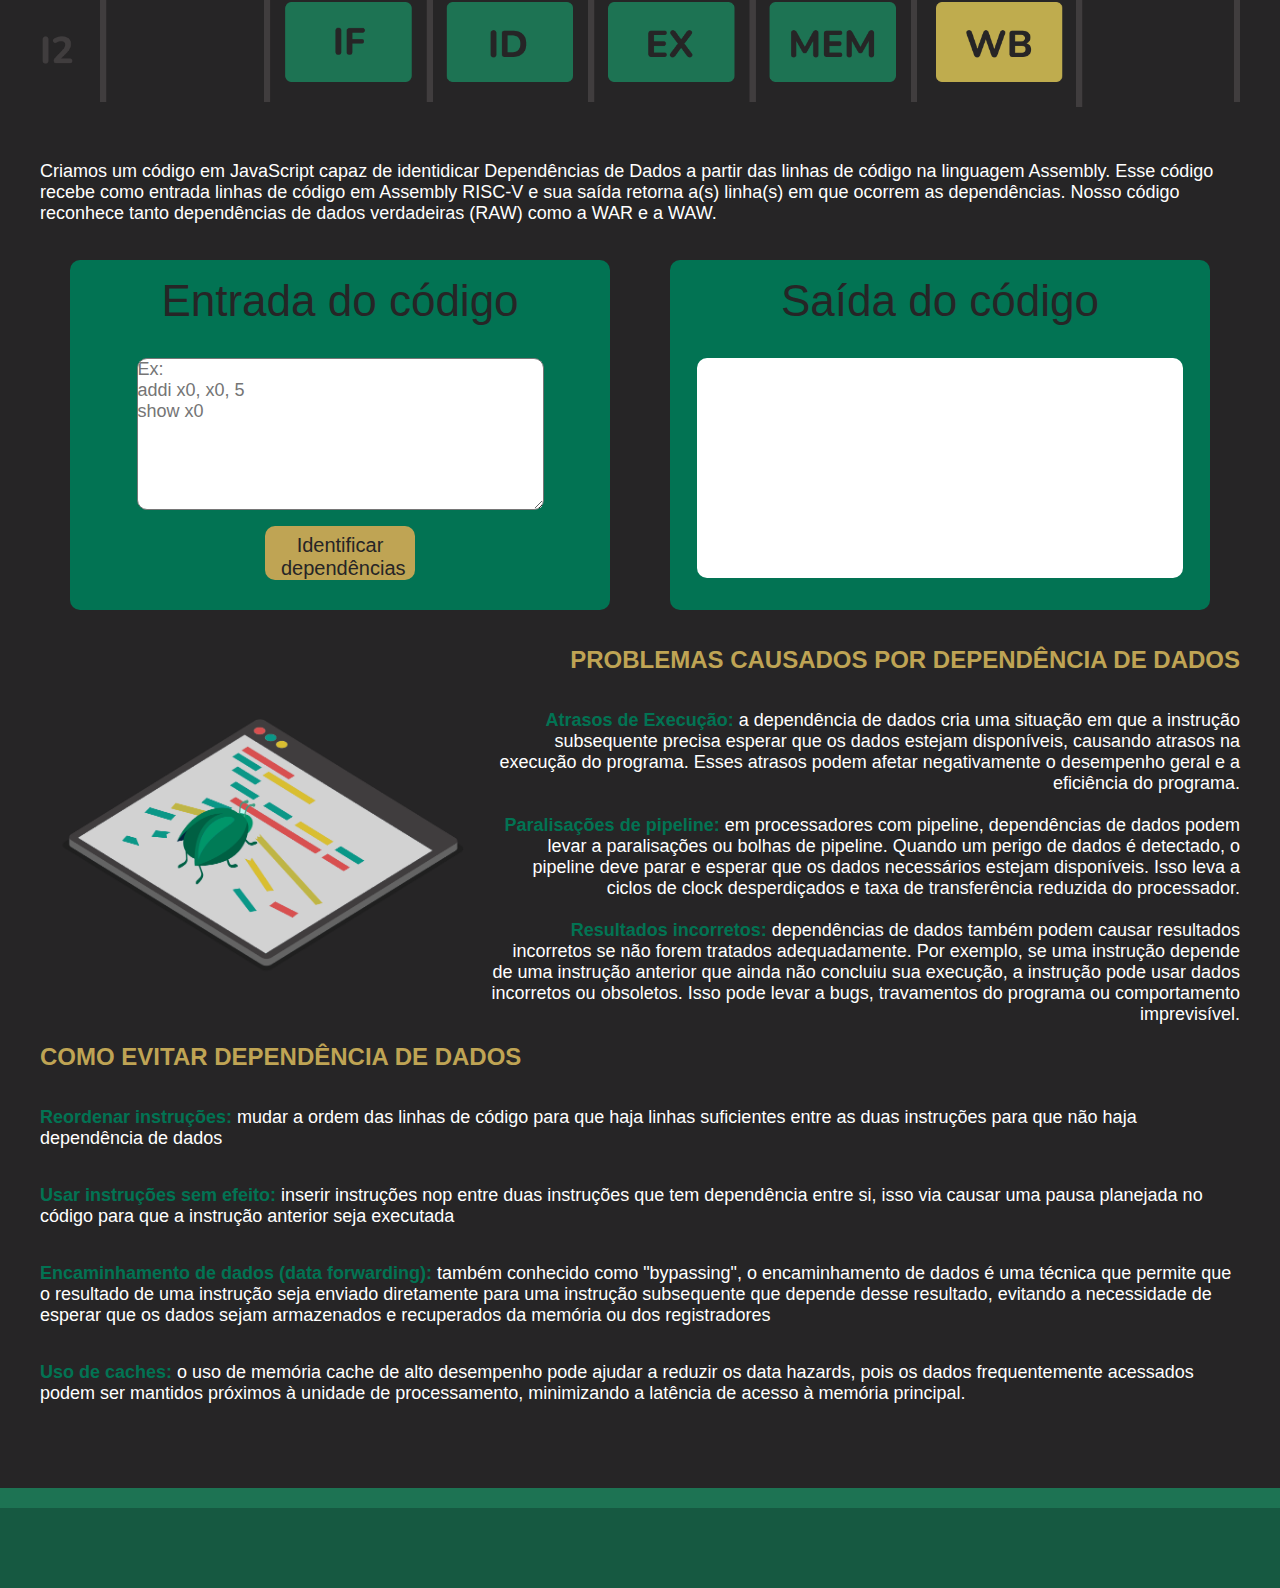
==== commit f73ee023: "foto do miguel + ajeitadinha no css e js" ====
--- a/index.html
+++ b/index.html
@@ -105,7 +105,7 @@
                     <form id="form_entrada">
                         <p>Entrada do código</p>
                         <div class="form_input">
-                            <textarea id="box_text" cols="30"></textarea>
+                            <textarea id="box_text" rows="30" placeholder="Ex:                                                                                              addi x0, x0, 5                                                       show x0"></textarea>
                             <button type="button" onclick="rodar_codigo();">Identificar dependências</button>
                         </div>
                     </form>
@@ -113,7 +113,7 @@
                 <div class="saida">
                     <p>Saída do código</p>
                     <div class="area_saida">
-                        <p id="saida">Saídaaaaaaaaaaaaaaaaaaaaaaaaaaaaaaaaaaaaa</p>
+                        <p id="saida"></p>
                     </div>
                 </div>
             </div>
--- a/css/styles.css
+++ b/css/styles.css
@@ -76,6 +76,7 @@
 .container {
     margin: 1rem auto;
     max-width: 1200px;
+    min-width: 200px;
     padding: 2rem;
 }
 
@@ -158,8 +159,7 @@
     display: flex;
     flex-direction: column;
     align-items: center;
-    width: 400px;
-    height: 200px;
+    width: 75%;
 }
 
 .form_input textarea {
@@ -170,7 +170,7 @@
 
 .form_input button {
     text-align: center;
-    margin-top: 2rem;
+    margin-top: 1rem;
     width: 150px;
     background-color: #BFA454;
     border-radius: 10px;
@@ -178,10 +178,10 @@
 }
 
 #box_text {
-    resize: none;
-    box-sizing: border-box;
-    color: #262526;
-    width: 400px;
+    /* resize: none;
+    box-sizing: border-box; */
+    color: #262526;
+    width: 100%;
     height: 150px;
 }
 
@@ -215,9 +215,10 @@
 .area_saida p {
     margin: 1rem;
     font-size: 24px;
+    font-weight: bold;
     text-overflow: ellipsis;
-    max-height: 150px;
-
+    max-height: 180px;
+    overflow-y: scroll;
 }
 
 /* about */
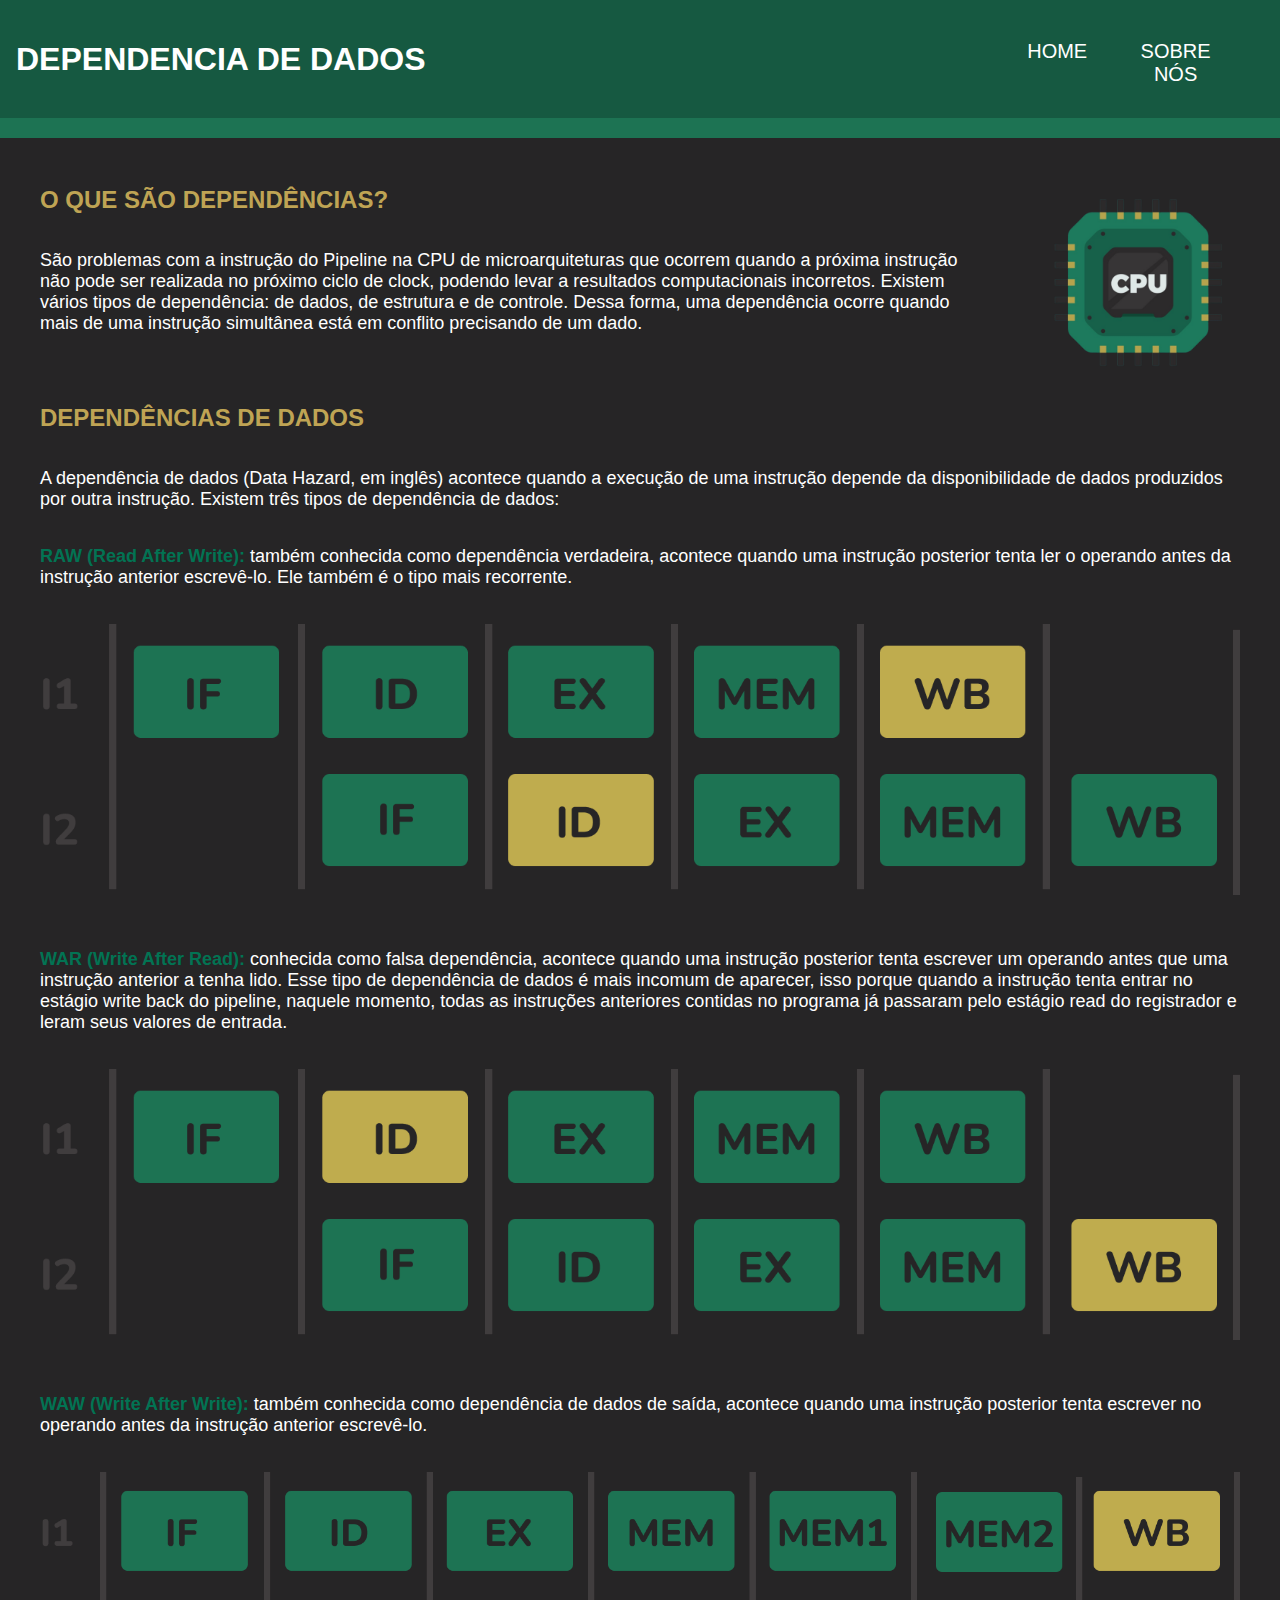
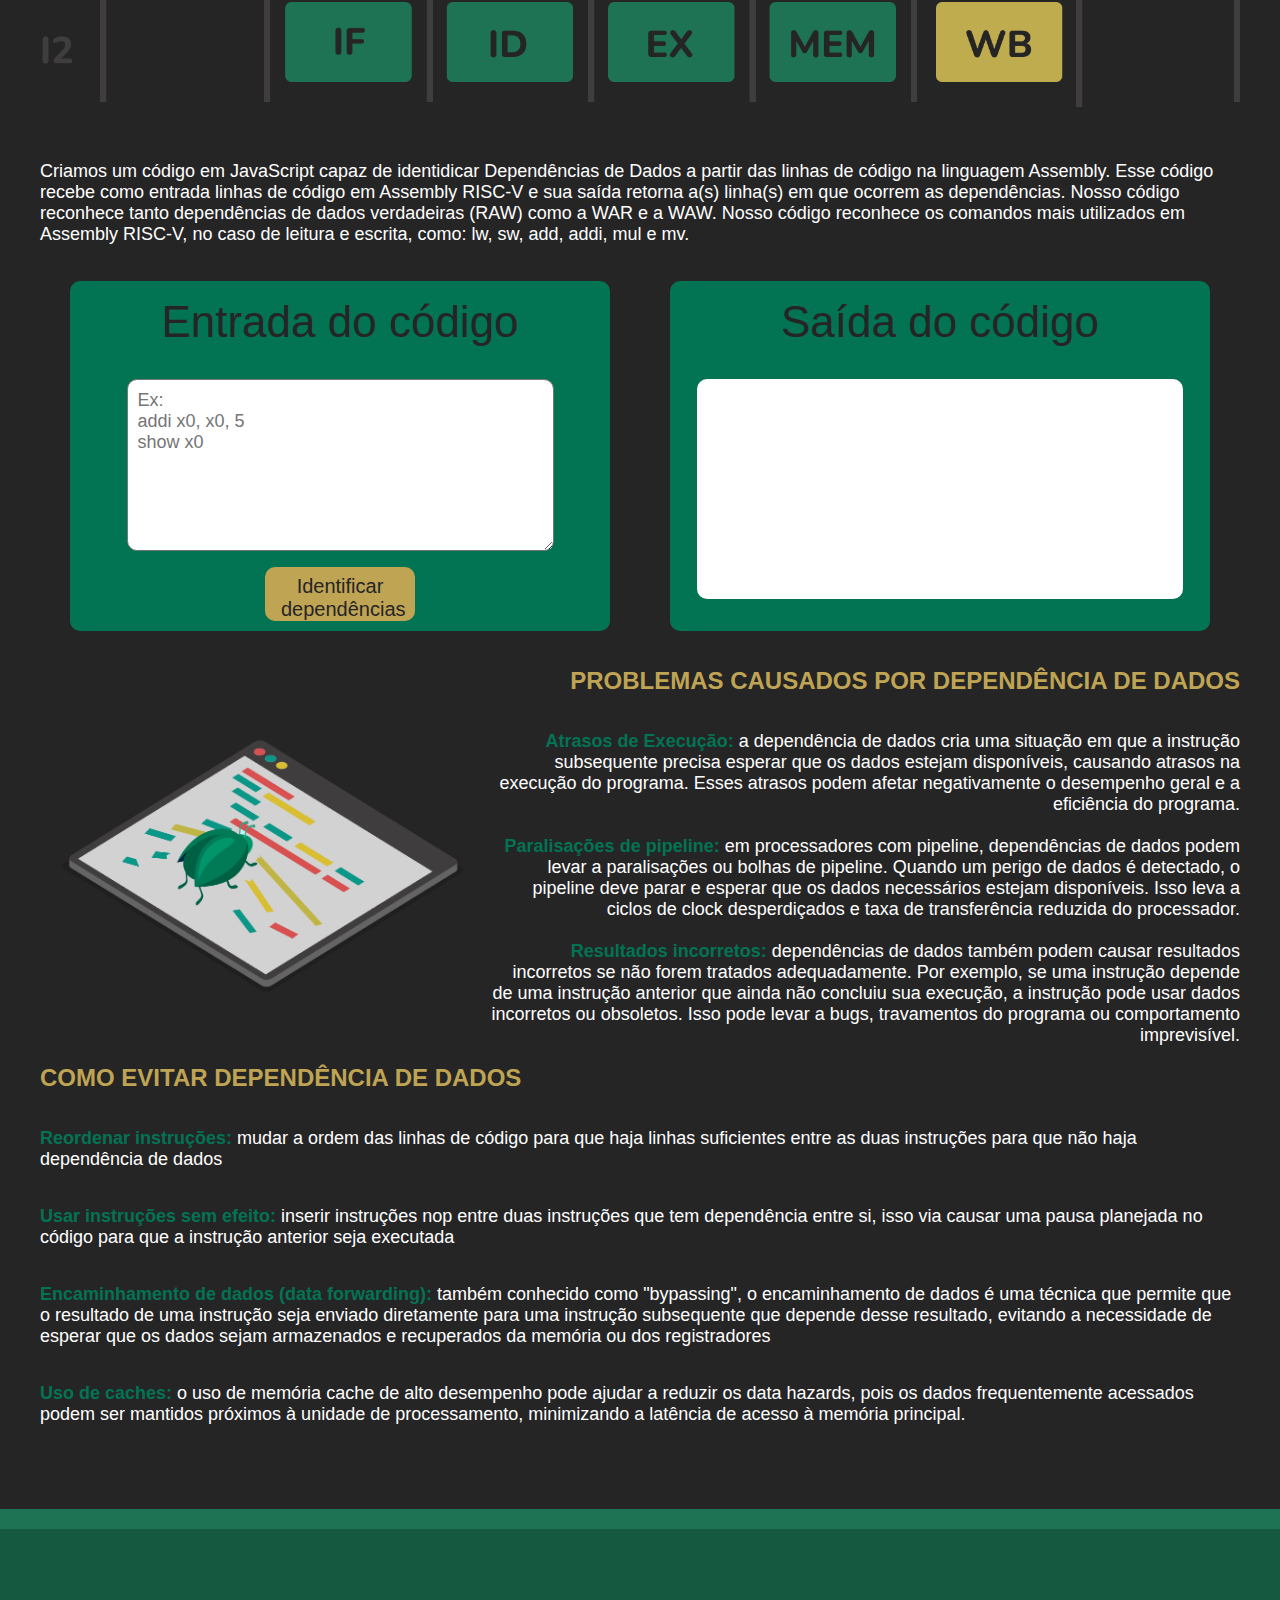
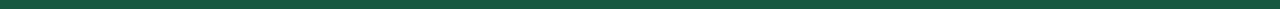
==== commit 8e3270ca: "Detalhes finais" ====
--- a/index.html
+++ b/index.html
@@ -47,7 +47,7 @@
                     <br>
                     <br>
                     <p>
-                        A dependência de dados (Data Hazard, em inglês), acontece quando a execução de uma instrução
+                        A dependência de dados (Data Hazard, em inglês) acontece quando a execução de uma instrução
                         depende da disponibilidade de dados produzidos por outra instrução. Existem três tipos de
                         dependência de dados:
                     </p>
@@ -93,7 +93,10 @@
                         Criamos um código em JavaScript capaz de identidicar Dependências de Dados a partir das linhas
                         de código na linguagem Assembly. Esse código recebe como entrada linhas de código em Assembly
                         RISC-V e sua saída retorna a(s) linha(s) em que ocorrem as dependências. Nosso código reconhece
-                        tanto dependências de dados verdadeiras (RAW) como a WAR e a WAW. 
+                        tanto dependências de dados verdadeiras (RAW) como a WAR e a WAW. Nosso código reconhece os 
+                        comandos mais utilizados em Assembly RISC-V, no caso de leitura e escrita, como: lw, sw, add, 
+                        addi, mul e mv. 
+
                     </p>
 
                 </div>
--- a/css/styles.css
+++ b/css/styles.css
@@ -166,6 +166,7 @@
     background-color: white;
     border-radius: 10px;
     font-size: 18px;
+    padding: 10px;
   }
 
 .form_input button {
